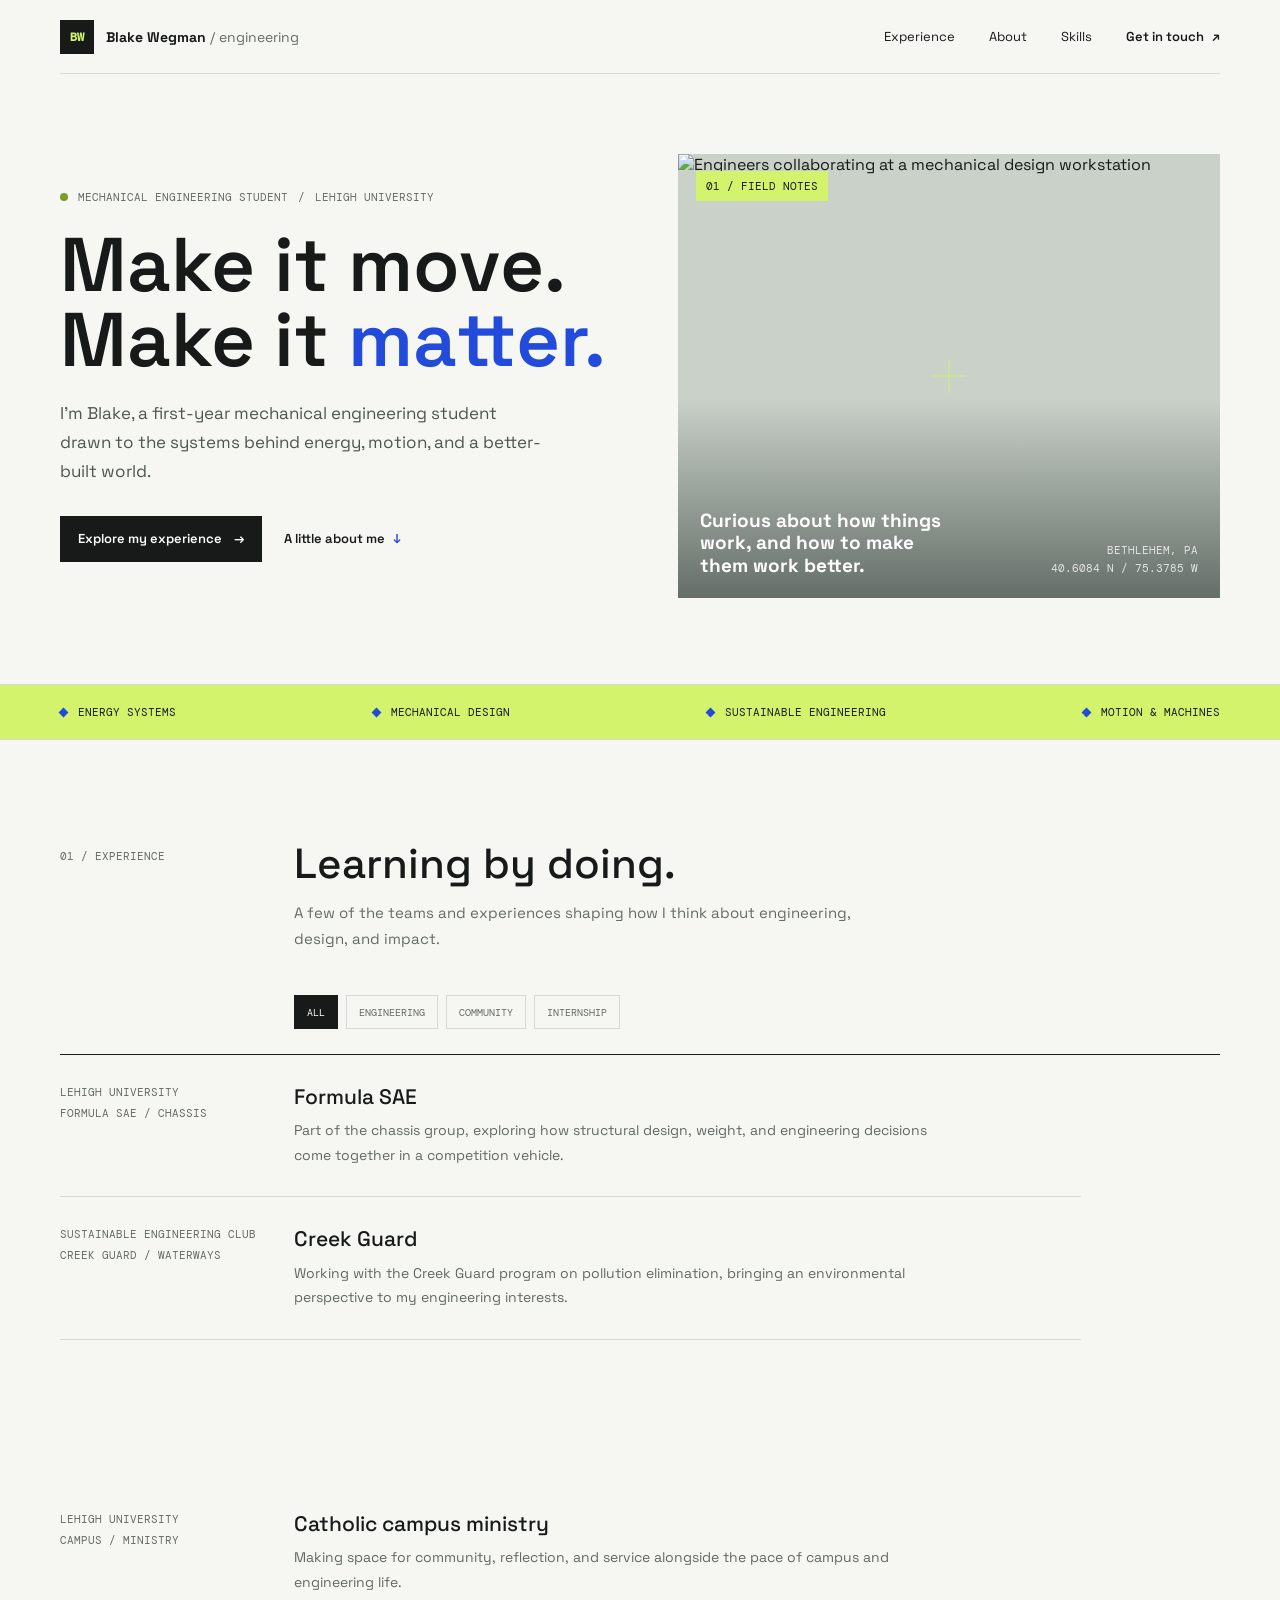
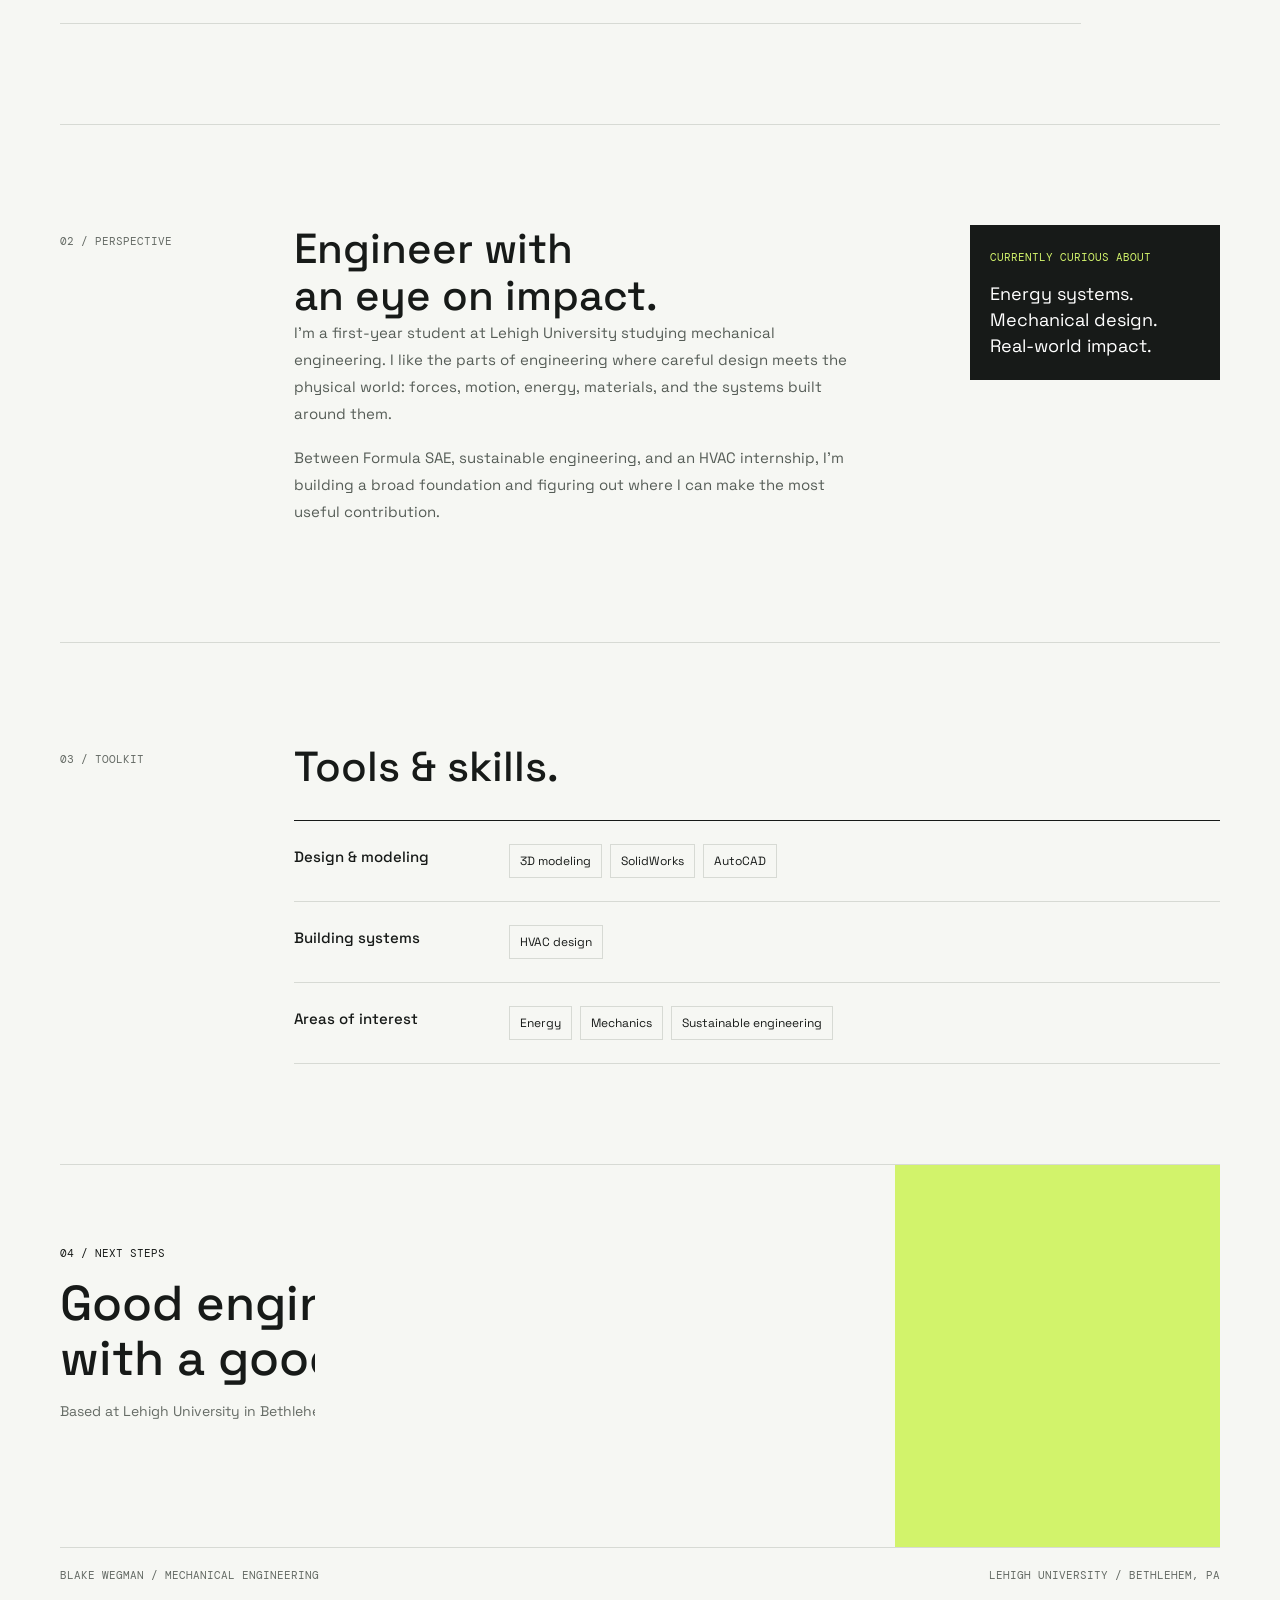
==== index.html @ 1fa195c9 "11-1-26" ====
<!doctype html>
<html lang="en">
<head>
  <meta charset="utf-8">
  <meta name="viewport" content="width=device-width, initial-scale=1">
  <meta name="theme-color" content="#f6f7f3">
  <meta name="description" content="Blake Wegman is a mechanical engineering student at Lehigh University interested in energy, mechanics, and thoughtful design.">
  <title>Blake Wegman | Mechanical Engineering</title>
  <link rel="preconnect" href="https://fonts.googleapis.com">
  <link rel="preconnect" href="https://fonts.gstatic.com" crossorigin>
  <link href="https://fonts.googleapis.com/css2?family=DM+Mono:wght@400;500&family=Space+Grotesk:wght@400;500;600;700&display=swap" rel="stylesheet">
  <style>
    :root {
      color-scheme: light;
      --paper: #f6f7f3;
      --ink: #171a18;
      --muted: #656b65;
      --line: #d7dad4;
      --blue: #224bdb;
      --lime: #d2f36b;
      --coral: #e78365;
      --mono: "DM Mono", monospace;
      --display: "Space Grotesk", sans-serif;
    }

    *, *::before, *::after { box-sizing: border-box; }
    html { scroll-behavior: smooth; scroll-padding-top: 88px; }
    body {
      margin: 0;
      background: var(--paper);
      color: var(--ink);
      font-family: var(--display);
      -webkit-font-smoothing: antialiased;
    }
    a { color: inherit; text-decoration: none; }
    button { font: inherit; }
    ::selection { background: var(--lime); color: var(--ink); }

    .wrap { width: min(1160px, calc(100% - 64px)); margin-inline: auto; }
    .mono { font-family: var(--mono); font-size: 11px; letter-spacing: 0; text-transform: uppercase; }
    .topbar {
      height: 74px;
      display: flex;
      align-items: center;
      justify-content: space-between;
      border-bottom: 1px solid var(--line);
    }
    .wordmark { display: flex; align-items: center; gap: 12px; font-size: 14px; font-weight: 700; }
    .monogram {
      width: 34px;
      height: 34px;
      display: grid;
      place-items: center;
      background: var(--ink);
      color: var(--lime);
      font-family: var(--mono);
      font-size: 12px;
    }
    .nav { display: flex; align-items: center; gap: 34px; }
    .nav a { font-size: 13px; transition: color 160ms ease; }
    .nav a:hover, .nav a:focus-visible { color: var(--blue); }
    .nav .nav-contact { display: flex; align-items: center; gap: 8px; font-weight: 600; }

    .hero {
      min-height: 610px;
      display: grid;
      grid-template-columns: 1.02fr .98fr;
      gap: 54px;
      align-items: center;
      padding-block: 74px 80px;
    }
    .eyebrow { display: flex; align-items: center; gap: 10px; color: var(--muted); }
    .status-dot { width: 8px; height: 8px; border-radius: 50%; background: #7d9c2c; }
    h1 {
      max-width: 650px;
      margin: 24px 0 22px;
      font-size: 76px;
      line-height: .98;
      letter-spacing: 0;
      font-weight: 600;
    }
    h1 span { color: var(--blue); }
    .hero-copy { max-width: 490px; color: #4f5650; font-size: 17px; line-height: 1.7; }
    .hero-actions { display: flex; align-items: center; gap: 22px; margin-top: 30px; }
    .button {
      min-height: 46px;
      display: inline-flex;
      align-items: center;
      justify-content: center;
      gap: 12px;
      padding: 0 17px;
      border: 1px solid var(--ink);
      background: var(--ink);
      color: white;
      font-size: 13px;
      font-weight: 600;
      transition: background 160ms ease, color 160ms ease, transform 160ms ease;
    }
    .button:hover { background: var(--lime); color: var(--ink); transform: translateY(-2px); }
    .text-link { font-size: 13px; font-weight: 600; }
    .text-link span { margin-left: 5px; color: var(--blue); }
    .hero-visual {
      position: relative;
      min-height: 444px;
      overflow: hidden;
      background: #c9d1c9;
      isolation: isolate;
    }
    .hero-visual::before {
      position: absolute;
      z-index: 1;
      inset: 0;
      background: linear-gradient(180deg, transparent 55%, rgb(10 19 15 / 52%) 100%);
      content: "";
      pointer-events: none;
    }
    .hero-visual img { width: 100%; height: 100%; position: absolute; inset: 0; object-fit: cover; object-position: center; }
    .image-index, .image-note { position: absolute; z-index: 2; color: white; }
    .image-index { top: 17px; left: 18px; padding: 8px 10px; background: var(--lime); color: var(--ink); }
    .image-note { right: 22px; bottom: 20px; left: 22px; display: flex; align-items: end; justify-content: space-between; gap: 20px; }
    .image-note strong { max-width: 250px; font-size: 19px; line-height: 1.2; }
    .image-note .mono { color: rgb(255 255 255 / 80%); text-align: right; line-height: 1.7; }
    .visual-crosshair { position: absolute; z-index: 2; top: 50%; left: 50%; width: 34px; height: 34px; transform: translate(-50%, -50%); }
    .visual-crosshair::before, .visual-crosshair::after { position: absolute; top: 50%; left: 50%; background: var(--lime); content: ""; transform: translate(-50%, -50%); }
    .visual-crosshair::before { width: 34px; height: 1px; }
    .visual-crosshair::after { width: 1px; height: 34px; }

    .ticker { overflow: hidden; border-block: 1px solid var(--line); background: var(--lime); }
    .ticker-inner { min-height: 54px; display: flex; align-items: center; justify-content: space-between; gap: 16px; }
    .ticker-item { display: flex; align-items: center; gap: 11px; white-space: nowrap; }
    .ticker-item::before { width: 7px; height: 7px; background: var(--blue); content: ""; transform: rotate(45deg); }

    .section { padding-block: 100px; border-bottom: 1px solid var(--line); }
    .section-heading { display: grid; grid-template-columns: 200px 1fr; gap: 34px; align-items: start; margin-bottom: 44px; }
    .section-label { padding-top: 9px; color: var(--muted); }
    h2 { margin: 0; font-size: 42px; line-height: 1.12; font-weight: 500; }
    .section-intro { max-width: 590px; margin: 13px 0 0; color: var(--muted); font-size: 15px; line-height: 1.7; }

    .filters { display: flex; flex-wrap: wrap; gap: 8px; margin: 0 0 25px 234px; }
    .filter {
      min-height: 34px;
      padding: 0 12px;
      border: 1px solid var(--line);
      background: transparent;
      color: var(--muted);
      cursor: pointer;
      font-family: var(--mono);
      font-size: 10px;
      text-transform: uppercase;
      transition: border-color 150ms ease, background 150ms ease, color 150ms ease;
    }
    .filter:hover, .filter[aria-pressed="true"] { border-color: var(--ink); background: var(--ink); color: white; }
    .project-list { border-top: 1px solid var(--ink); }
    .project {
      display: grid;
      grid-template-columns: 200px 1fr 30px;
      gap: 34px;
      align-items: start;
      padding: 27px 0 29px;
      border-bottom: 1px solid var(--line);
      animation: reveal 400ms both;
    }
    .project:nth-child(2) { animation-delay: 50ms; }
    .project:nth-child(3) { animation-delay: 100ms; }
    .project:nth-child(4) { animation-delay: 150ms; }
    .project-meta { color: var(--muted); line-height: 1.9; }
    .project-meta .mono { display: block; }
    .project-content h3 { margin: 1px 0 8px; font-size: 21px; line-height: 1.3; font-weight: 500; }
    .project-content p { max-width: 650px; margin: 0; color: #626862; font-size: 14px; line-height: 1.75; }
    .project-arrow { padding-top: 2px; color: var(--blue); font-size: 20px; }
    .project[hidden] { display: none; }

    .about-grid { display: grid; grid-template-columns: 200px 1fr 250px; gap: 34px; align-items: start; }
    .about-copy { max-width: 560px; }
    .about-copy p { margin: 0 0 17px; color: #565d57; font-size: 15px; line-height: 1.8; }
    .interest-note { padding: 20px; background: var(--ink); color: white; }
    .interest-note .mono { color: var(--lime); }
    .interest-note p { margin: 15px 0 0; font-size: 18px; line-height: 1.45; }

    .skills-layout { display: grid; grid-template-columns: 200px 1fr; gap: 34px; }
    .skill-groups { border-top: 1px solid var(--ink); }
    .skill-group { display: grid; grid-template-columns: 190px 1fr; gap: 25px; padding: 23px 0; border-bottom: 1px solid var(--line); }
    .skill-group h3 { margin: 3px 0 0; font-size: 15px; font-weight: 500; }
    .skill-tags { display: flex; flex-wrap: wrap; gap: 8px; }
    .skill-tag { padding: 8px 10px; border: 1px solid var(--line); font-size: 12px; }

    .contact {
      position: relative;
      display: grid;
      grid-template-columns: 1fr auto;
      gap: 30px;
      align-items: end;
      padding: 76px 0;
    }
    .contact::after { position: absolute; z-index: -1; top: 0; right: 0; width: 28%; height: 100%; background: var(--lime); content: ""; }
    .contact h2 { max-width: 610px; margin-top: 14px; font-size: 49px; }
    .contact-copy { max-width: 470px; margin: 14px 0 0; color: var(--muted); font-size: 14px; line-height: 1.7; }
    .contact-aside { padding: 0 22px 4px; font-family: var(--mono); font-size: 11px; line-height: 1.8; text-transform: uppercase; }
    footer { display: flex; justify-content: space-between; gap: 20px; padding-block: 20px 28px; border-top: 1px solid var(--line); color: var(--muted); }

    @keyframes reveal { from { opacity: 0; transform: translateY(9px); } to { opacity: 1; transform: translateY(0); } }
    @media (max-width: 800px) {
      .wrap { width: min(100% - 40px, 600px); }
      .topbar { height: 66px; }
      .nav { gap: 17px; }
      .nav a { font-size: 12px; }
      .nav a:first-child { display: none; }
      .hero { min-height: auto; grid-template-columns: 1fr; gap: 38px; padding-block: 62px 52px; }
      h1 { max-width: 560px; font-size: 64px; }
      .hero-visual { min-height: 390px; }
      .ticker-inner { min-height: 48px; justify-content: flex-start; overflow-x: auto; }
      .ticker-item { margin-right: 20px; }
      .section { padding-block: 72px; }
      .section-heading, .about-grid, .skills-layout { grid-template-columns: 1fr; gap: 18px; }
      .section-heading { margin-bottom: 32px; }
      h2 { font-size: 36px; }
      .filters { margin-left: 0; }
      .project { grid-template-columns: 110px 1fr 20px; gap: 17px; }
      .about-grid { gap: 20px; }
      .interest-note { max-width: 360px; }
      .skill-group { grid-template-columns: 140px 1fr; gap: 15px; }
      .contact { grid-template-columns: 1fr; gap: 22px; padding-block: 60px; }
      .contact::after { width: 30%; }
      .contact h2 { font-size: 42px; }
      .contact-aside { padding-inline: 0; }
    }
    @media (max-width: 480px) {
      .wrap { width: calc(100% - 36px); }
      .wordmark { gap: 9px; font-size: 12px; }
      .monogram { width: 31px; height: 31px; }
      .nav { gap: 13px; }
      .nav a { font-size: 11px; }
      .nav .nav-contact { gap: 4px; }
      .hero { gap: 30px; padding-block: 51px 38px; }
      h1 { margin-top: 19px; font-size: 51px; }
      .hero-copy { font-size: 15px; }
      .hero-actions { gap: 15px; }
      .hero-visual { min-height: 315px; }
      .image-note strong { font-size: 16px; }
      .image-note .mono { font-size: 9px; }
      .ticker-inner { gap: 20px; }
      .ticker-item { font-size: 9px; }
      .section { padding-block: 58px; }
      h2 { font-size: 31px; }
      .project { grid-template-columns: 1fr 20px; gap: 5px 12px; padding-block: 20px; }
      .project-meta { grid-column: 1; grid-row: 1; }
      .project-content { grid-column: 1; grid-row: 2; }
      .project-arrow { grid-column: 2; grid-row: 1 / span 2; }
      .project-content h3 { font-size: 19px; }
      .skill-group { grid-template-columns: 1fr; gap: 13px; }
      .contact h2 { font-size: 36px; }
      footer { flex-direction: column; gap: 6px; }
    }
    @media (prefers-reduced-motion: reduce) {
      *, *::before, *::after { scroll-behavior: auto !important; animation-duration: .01ms !important; animation-iteration-count: 1 !important; transition-duration: .01ms !important; }
    }
  </style>
</head>
<body>
  <header class="topbar wrap">
    <a class="wordmark" href="#home" aria-label="Blake Wegman, home">
      <span class="monogram" aria-hidden="true">BW</span>
      <span>Blake Wegman <span style="font-weight:400;color:#656b65">/ engineering</span></span>
    </a>
    <nav class="nav" aria-label="Main navigation">
      <a href="#work">Experience</a>
      <a href="#about">About</a>
      <a href="#skills">Skills</a>
      <a class="nav-contact" href="#contact">Get in touch <span aria-hidden="true">&#8599;</span></a>
    </nav>
  </header>

  <main>
    <section class="hero wrap" id="home" aria-labelledby="hero-title">
      <div>
        <div class="eyebrow mono"><span class="status-dot" aria-hidden="true"></span> Mechanical engineering student <span aria-hidden="true">/</span> Lehigh University</div>
        <h1 id="hero-title">Make it move.<br>Make it <span>matter.</span></h1>
        <p class="hero-copy">I'm Blake, a first-year mechanical engineering student drawn to the systems behind energy, motion, and a better-built world.</p>
        <div class="hero-actions">
          <a class="button" href="#work">Explore my experience <span aria-hidden="true">&#8594;</span></a>
          <a class="text-link" href="#about">A little about me <span aria-hidden="true">&#8595;</span></a>
        </div>
      </div>
      <div class="hero-visual">
        <img src="https://images.unsplash.com/photo-1581092160562-40aa08e78837?auto=format&amp;fit=crop&amp;w=1200&amp;q=85" alt="Engineers collaborating at a mechanical design workstation" fetchpriority="high">
        <span class="image-index mono">01 / FIELD NOTES</span>
        <span class="visual-crosshair" aria-hidden="true"></span>
        <div class="image-note">
          <strong>Curious about how things work, and how to make them work better.</strong>
          <span class="mono">Bethlehem, PA<br>40.6084 N / 75.3785 W</span>
        </div>
      </div>
    </section>

    <div class="ticker" aria-label="Areas of interest">
      <div class="ticker-inner wrap">
        <span class="ticker-item mono">Energy systems</span>
        <span class="ticker-item mono">Mechanical design</span>
        <span class="ticker-item mono">Sustainable engineering</span>
        <span class="ticker-item mono">Motion &amp; machines</span>
      </div>
    </div>

    <section class="section wrap" id="work" aria-labelledby="work-title">
      <div class="section-heading">
        <div class="section-label mono">01 / Experience</div>
        <div>
          <h2 id="work-title">Learning by doing.</h2>
          <p class="section-intro">A few of the teams and experiences shaping how I think about engineering, design, and impact.</p>
        </div>
      </div>
      <div class="filters" role="group" aria-label="Filter experience">
        <button class="filter" type="button" data-filter="all" aria-pressed="true">All</button>
        <button class="filter" type="button" data-filter="engineering" aria-pressed="false">Engineering</button>
        <button class="filter" type="button" data-filter="community" aria-pressed="false">Community</button>
        <button class="filter" type="button" data-filter="internship" aria-pressed="false">Internship</button>
      </div>
      <div class="project-list" aria-live="polite">
        <article class="project" data-category="engineering">
          <div class="project-meta"><span class="mono">Lehigh University</span><span class="mono">Formula SAE / Chassis</span></div>
          <div class="project-content"><h3>Formula SAE</h3><p>Part of the chassis group, exploring how structural design, weight, and engineering decisions come together in a competition vehicle.</p></div>
          <span class="project-arrow" aria-hidden="true">&#8599;</span>
        </article>
        <article class="project" data-category="community">
          <div class="project-meta"><span class="mono">Sustainable Engineering Club</span><span class="mono">Creek Guard / Waterways</span></div>
          <div class="project-content"><h3>Creek Guard</h3><p>Working with the Creek Guard program on pollution elimination, bringing an environmental perspective to my engineering interests.</p></div>
          <span class="project-arrow" aria-hidden="true">&#8599;</span>
        </article>
        <article class="project" data-category="internship">
          <div class="project-meta"><span class="mono">HVAC company</span><span class="mono">Internship / Building systems</span></div>
          <div class="project-content"><h3>HVAC design internship</h3><p>Gained practical exposure to HVAC design and the building systems that shape everyday comfort and energy use.</p></div>
          <span class="project-arrow" aria-hidden="true">&#8599;</span>
        </article>
        <article class="project" data-category="community">
          <div class="project-meta"><span class="mono">Lehigh University</span><span class="mono">Campus / Ministry</span></div>
          <div class="project-content"><h3>Catholic campus ministry</h3><p>Making space for community, reflection, and service alongside the pace of campus and engineering life.</p></div>
          <span class="project-arrow" aria-hidden="true">&#8599;</span>
        </article>
      </div>
    </section>

    <section class="section wrap" id="about" aria-labelledby="about-title">
      <div class="about-grid">
        <div class="section-label mono">02 / Perspective</div>
        <div class="about-copy">
          <h2 id="about-title">Engineer with<br>an eye on impact.</h2>
          <p>I'm a first-year student at Lehigh University studying mechanical engineering. I like the parts of engineering where careful design meets the physical world: forces, motion, energy, materials, and the systems built around them.</p>
          <p>Between Formula SAE, sustainable engineering, and an HVAC internship, I'm building a broad foundation and figuring out where I can make the most useful contribution.</p>
        </div>
        <aside class="interest-note">
          <span class="mono">Currently curious about</span>
          <p>Energy systems.<br>Mechanical design.<br>Real-world impact.</p>
        </aside>
      </div>
    </section>

    <section class="section wrap" id="skills" aria-labelledby="skills-title">
      <div class="skills-layout">
        <div class="section-label mono">03 / Toolkit</div>
        <div>
          <h2 id="skills-title">Tools &amp; skills.</h2>
          <div class="skill-groups" style="margin-top:30px">
            <div class="skill-group">
              <h3>Design &amp; modeling</h3>
              <div class="skill-tags"><span class="skill-tag">3D modeling</span><span class="skill-tag">SolidWorks</span><span class="skill-tag">AutoCAD</span></div>
            </div>
            <div class="skill-group">
              <h3>Building systems</h3>
              <div class="skill-tags"><span class="skill-tag">HVAC design</span></div>
            </div>
            <div class="skill-group">
              <h3>Areas of interest</h3>
              <div class="skill-tags"><span class="skill-tag">Energy</span><span class="skill-tag">Mechanics</span><span class="skill-tag">Sustainable engineering</span></div>
            </div>
          </div>
        </div>
      </div>
    </section>

    <section class="contact wrap" id="contact" aria-labelledby="contact-title">
      <div>
        <span class="mono">04 / Next steps</span>
        <h2 id="contact-title">Good engineering starts with a good question.</h2>
        <p class="contact-copy">Based at Lehigh University in Bethlehem, Pennsylvania. Interested in opportunities and conversations around mechanical design, energy, and engineering in practice.</p>
      </div>
      <div class="contact-aside">Mechanical engineering<br>Lehigh University<br>Bethlehem, Pennsylvania</div>
    </section>
  </main>

  <footer class="wrap mono">
    <span>Blake Wegman <span aria-hidden="true">/</span> Mechanical engineering</span>
    <span>Lehigh University <span aria-hidden="true">/</span> Bethlehem, PA</span>
  </footer>

  <script>
    const filterButtons = document.querySelectorAll(".filter");
    const projects = document.querySelectorAll(".project");

    filterButtons.forEach((button) => {
      button.addEventListener("click", () => {
        const selectedFilter = button.dataset.filter;
        filterButtons.forEach((item) => item.setAttribute("aria-pressed", String(item === button)));
        projects.forEach((project) => {
          project.hidden = selectedFilter !== "all" && project.dataset.category !== selectedFilter;
        });
      });
    });
  </script>
</body>
</html>
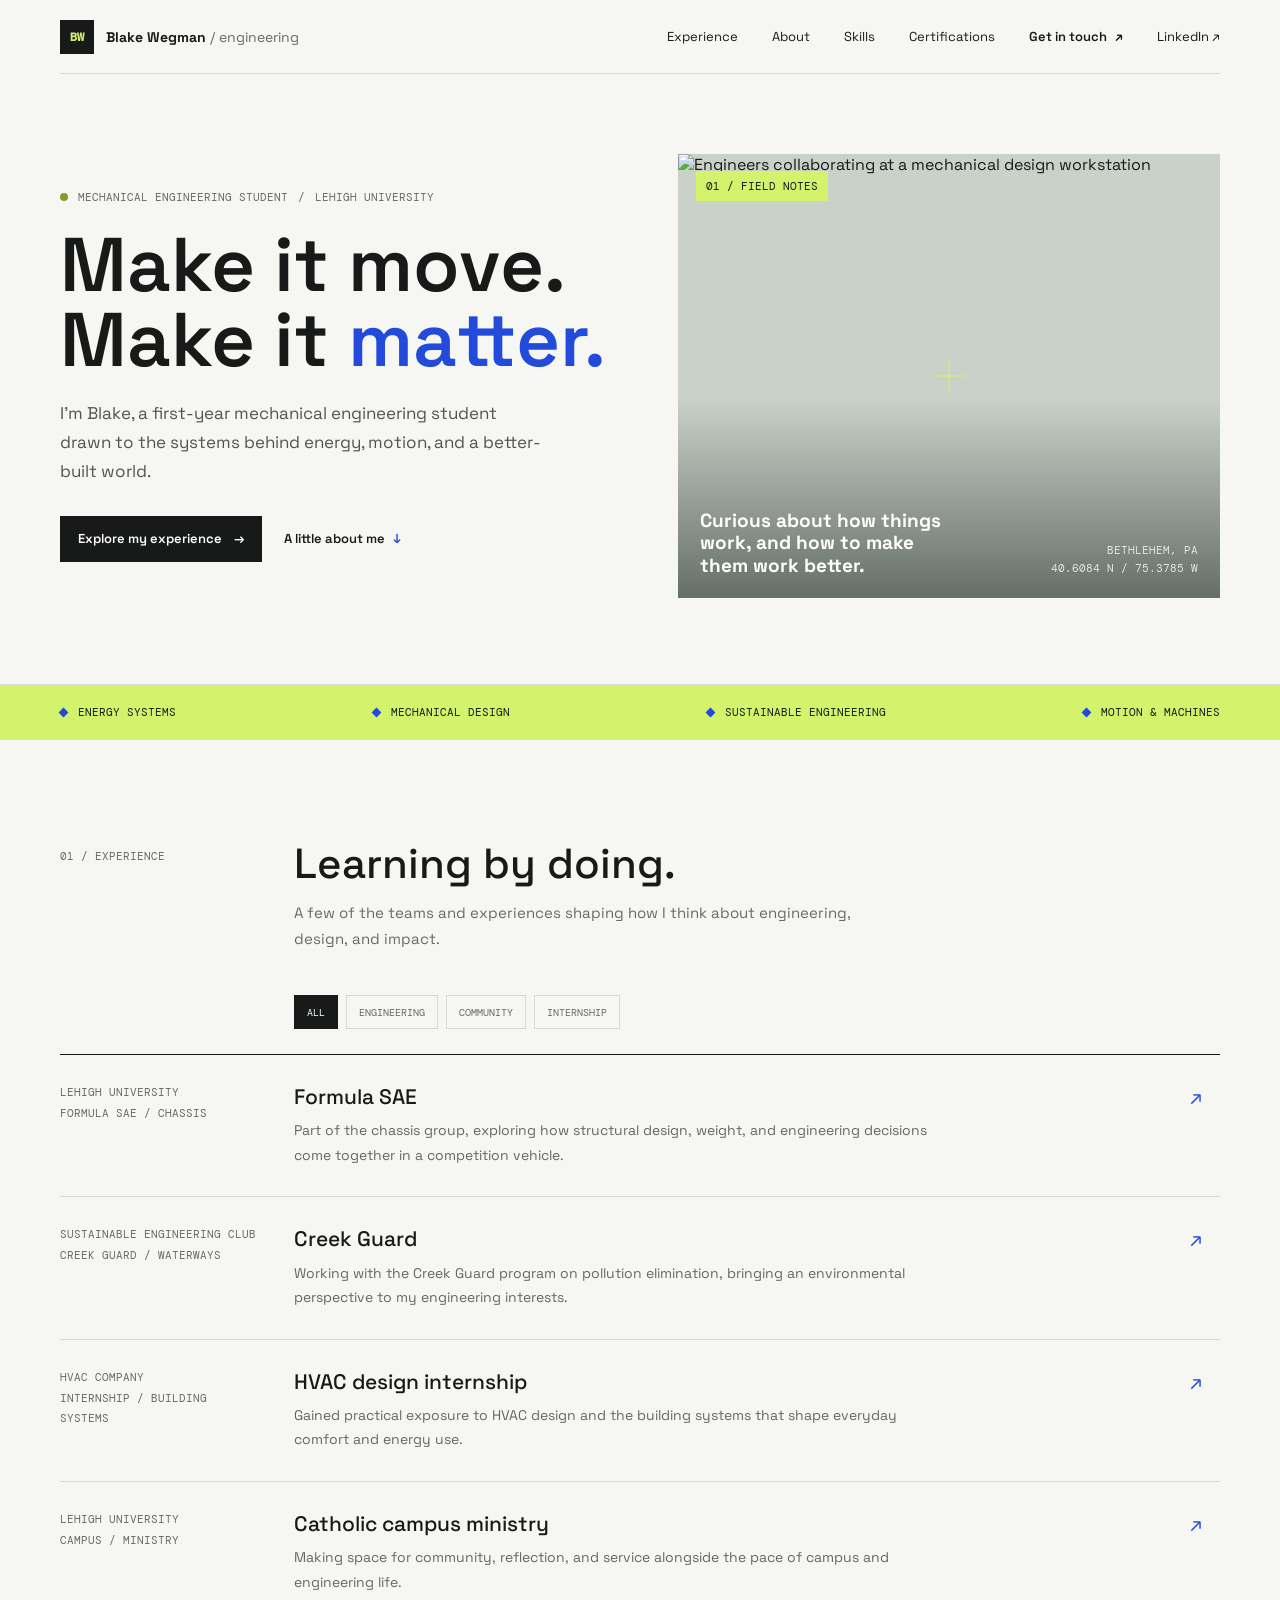
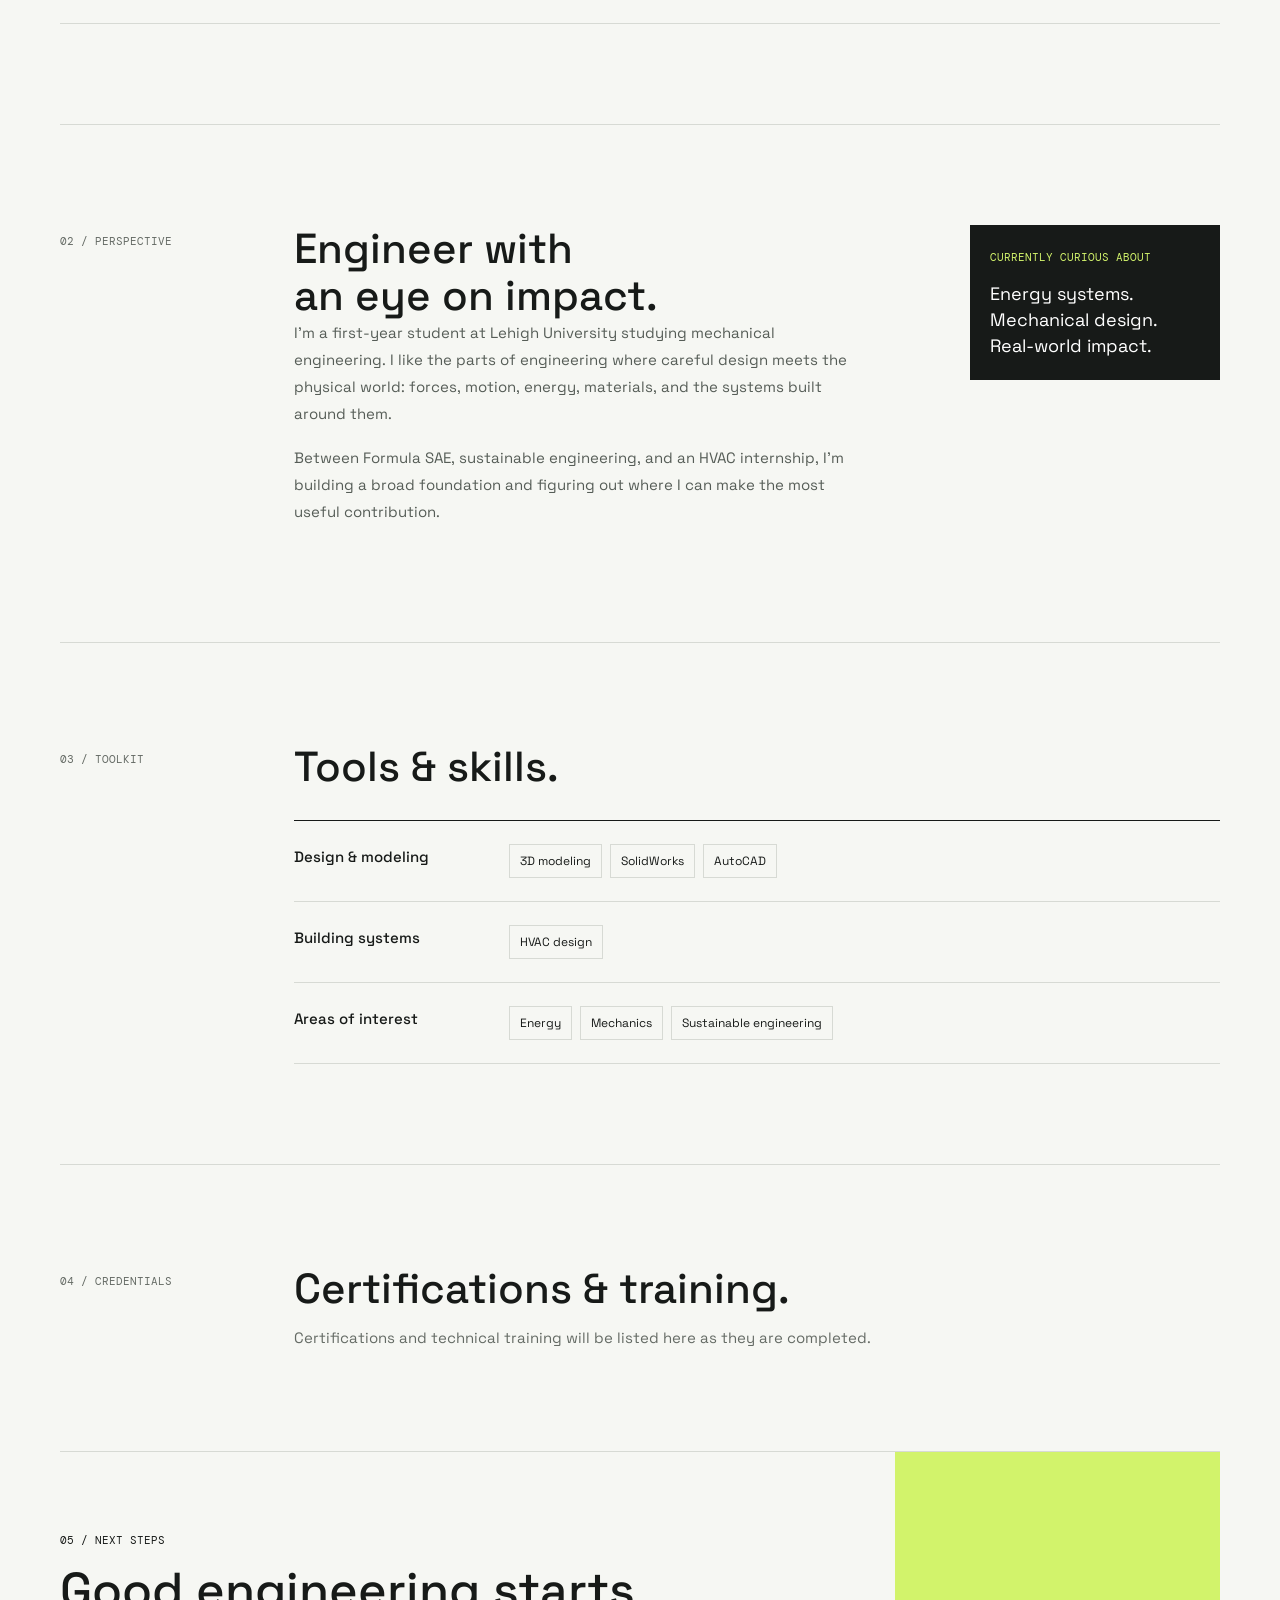
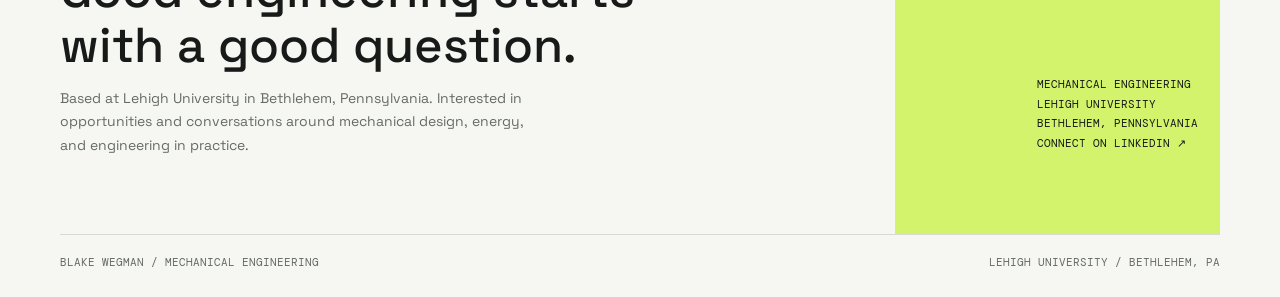
==== commit ad5ccd99: "11/1/26" ====
--- a/index.html
+++ b/index.html
@@ -205,6 +205,7 @@
       .nav { gap: 17px; }
       .nav a { font-size: 12px; }
       .nav a:first-child { display: none; }
+      .nav a:last-child { display: none; }
       .hero { min-height: auto; grid-template-columns: 1fr; gap: 38px; padding-block: 62px 52px; }
       h1 { max-width: 560px; font-size: 64px; }
       .hero-visual { min-height: 390px; }
@@ -231,6 +232,7 @@
       .nav { gap: 13px; }
       .nav a { font-size: 11px; }
       .nav .nav-contact { gap: 4px; }
+      .wordmark > span:last-child span { display: none; }
       .hero { gap: 30px; padding-block: 51px 38px; }
       h1 { margin-top: 19px; font-size: 51px; }
       .hero-copy { font-size: 15px; }
@@ -266,7 +268,9 @@
       <a href="#work">Experience</a>
       <a href="#about">About</a>
       <a href="#skills">Skills</a>
+      <a href="#certifications">Certifications</a>
       <a class="nav-contact" href="#contact">Get in touch <span aria-hidden="true">&#8599;</span></a>
+      <a href="https://www.linkedin.com/in/blakewegman?utm_source=share_via&amp;utm_content=profile&amp;utm_medium=member_ios" target="_blank" rel="noopener noreferrer">LinkedIn <span aria-hidden="true">&#8599;</span></a>
     </nav>
   </header>
 
@@ -377,13 +381,23 @@
       </div>
     </section>
 
+    <section class="section wrap" id="certifications" aria-labelledby="certifications-title">
+      <div class="skills-layout">
+        <div class="section-label mono">04 / Credentials</div>
+        <div>
+          <h2 id="certifications-title">Certifications &amp; training.</h2>
+          <p class="section-intro">Certifications and technical training will be listed here as they are completed.</p>
+        </div>
+      </div>
+    </section>
+
     <section class="contact wrap" id="contact" aria-labelledby="contact-title">
       <div>
-        <span class="mono">04 / Next steps</span>
+        <span class="mono">05 / Next steps</span>
         <h2 id="contact-title">Good engineering starts with a good question.</h2>
         <p class="contact-copy">Based at Lehigh University in Bethlehem, Pennsylvania. Interested in opportunities and conversations around mechanical design, energy, and engineering in practice.</p>
       </div>
-      <div class="contact-aside">Mechanical engineering<br>Lehigh University<br>Bethlehem, Pennsylvania</div>
+      <div class="contact-aside">Mechanical engineering<br>Lehigh University<br>Bethlehem, Pennsylvania<br><a href="https://www.linkedin.com/in/blakewegman?utm_source=share_via&amp;utm_content=profile&amp;utm_medium=member_ios" target="_blank" rel="noopener noreferrer">Connect on LinkedIn &#8599;</a></div>
     </section>
   </main>
 
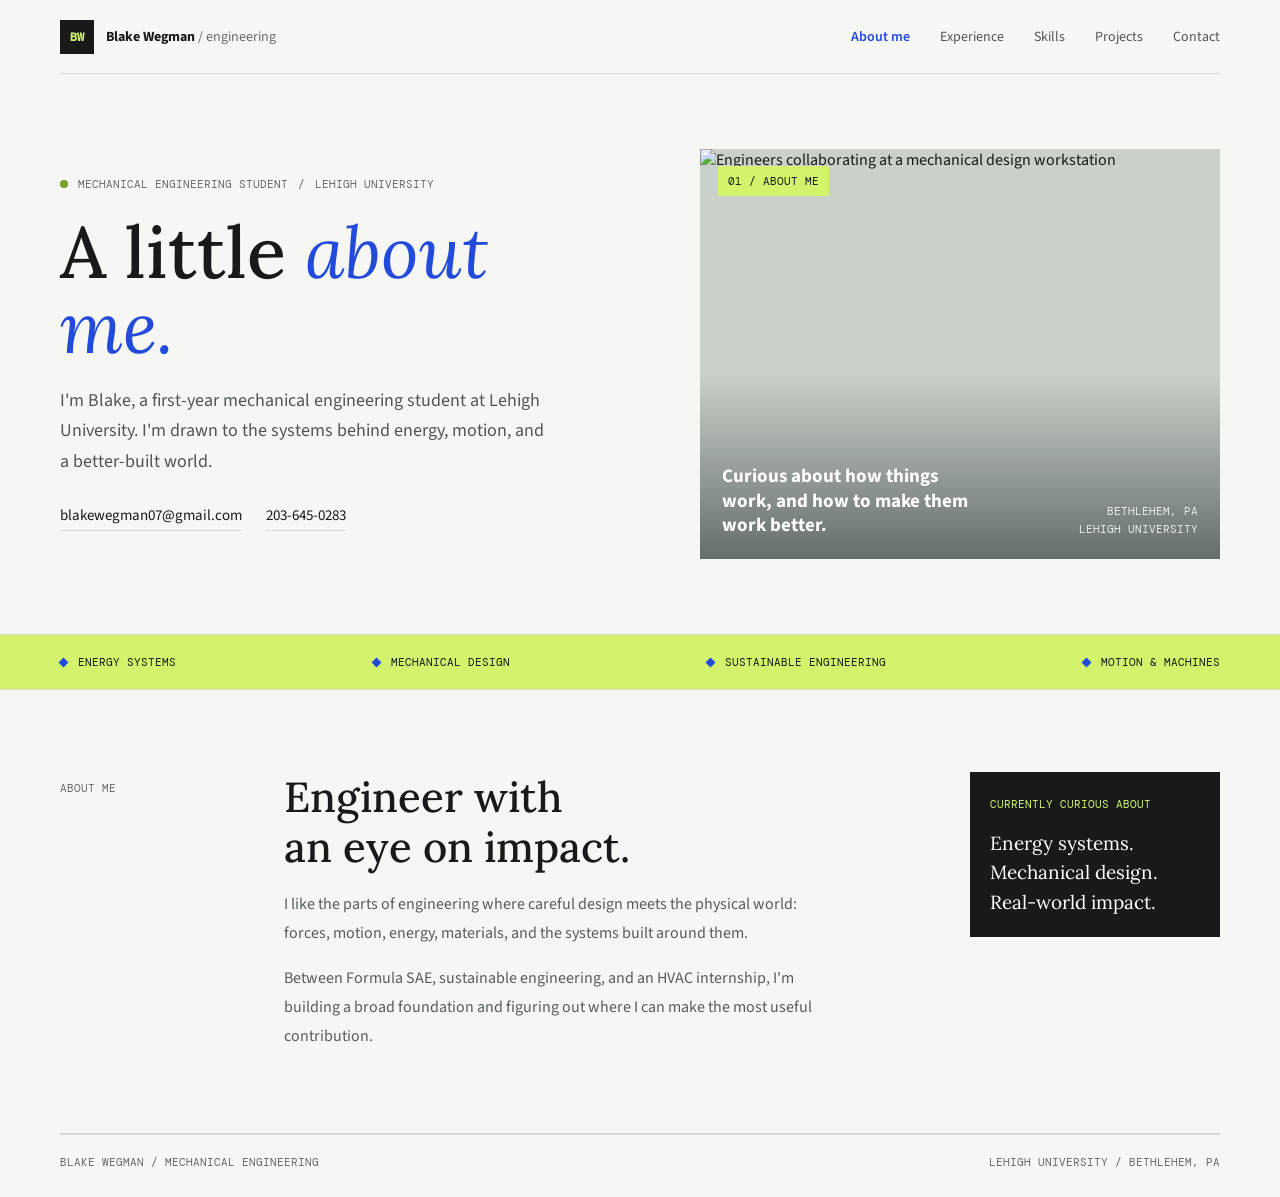
==== commit 5e34d027: "11/2/26" ====
--- a/index.html
+++ b/index.html
@@ -4,294 +4,45 @@
   <meta charset="utf-8">
   <meta name="viewport" content="width=device-width, initial-scale=1">
   <meta name="theme-color" content="#f6f7f3">
-  <meta name="description" content="Blake Wegman is a mechanical engineering student at Lehigh University interested in energy, mechanics, and thoughtful design.">
-  <title>Blake Wegman | Mechanical Engineering</title>
+  <meta name="description" content="Meet Blake Wegman, a mechanical engineering student at Lehigh University.">
+  <title>About me | Blake Wegman</title>
   <link rel="preconnect" href="https://fonts.googleapis.com">
   <link rel="preconnect" href="https://fonts.gstatic.com" crossorigin>
-  <link href="https://fonts.googleapis.com/css2?family=DM+Mono:wght@400;500&family=Space+Grotesk:wght@400;500;600;700&display=swap" rel="stylesheet">
-  <style>
-    :root {
-      color-scheme: light;
-      --paper: #f6f7f3;
-      --ink: #171a18;
-      --muted: #656b65;
-      --line: #d7dad4;
-      --blue: #224bdb;
-      --lime: #d2f36b;
-      --coral: #e78365;
-      --mono: "DM Mono", monospace;
-      --display: "Space Grotesk", sans-serif;
-    }
-
-    *, *::before, *::after { box-sizing: border-box; }
-    html { scroll-behavior: smooth; scroll-padding-top: 88px; }
-    body {
-      margin: 0;
-      background: var(--paper);
-      color: var(--ink);
-      font-family: var(--display);
-      -webkit-font-smoothing: antialiased;
-    }
-    a { color: inherit; text-decoration: none; }
-    button { font: inherit; }
-    ::selection { background: var(--lime); color: var(--ink); }
-
-    .wrap { width: min(1160px, calc(100% - 64px)); margin-inline: auto; }
-    .mono { font-family: var(--mono); font-size: 11px; letter-spacing: 0; text-transform: uppercase; }
-    .topbar {
-      height: 74px;
-      display: flex;
-      align-items: center;
-      justify-content: space-between;
-      border-bottom: 1px solid var(--line);
-    }
-    .wordmark { display: flex; align-items: center; gap: 12px; font-size: 14px; font-weight: 700; }
-    .monogram {
-      width: 34px;
-      height: 34px;
-      display: grid;
-      place-items: center;
-      background: var(--ink);
-      color: var(--lime);
-      font-family: var(--mono);
-      font-size: 12px;
-    }
-    .nav { display: flex; align-items: center; gap: 34px; }
-    .nav a { font-size: 13px; transition: color 160ms ease; }
-    .nav a:hover, .nav a:focus-visible { color: var(--blue); }
-    .nav .nav-contact { display: flex; align-items: center; gap: 8px; font-weight: 600; }
-
-    .hero {
-      min-height: 610px;
-      display: grid;
-      grid-template-columns: 1.02fr .98fr;
-      gap: 54px;
-      align-items: center;
-      padding-block: 74px 80px;
-    }
-    .eyebrow { display: flex; align-items: center; gap: 10px; color: var(--muted); }
-    .status-dot { width: 8px; height: 8px; border-radius: 50%; background: #7d9c2c; }
-    h1 {
-      max-width: 650px;
-      margin: 24px 0 22px;
-      font-size: 76px;
-      line-height: .98;
-      letter-spacing: 0;
-      font-weight: 600;
-    }
-    h1 span { color: var(--blue); }
-    .hero-copy { max-width: 490px; color: #4f5650; font-size: 17px; line-height: 1.7; }
-    .hero-actions { display: flex; align-items: center; gap: 22px; margin-top: 30px; }
-    .button {
-      min-height: 46px;
-      display: inline-flex;
-      align-items: center;
-      justify-content: center;
-      gap: 12px;
-      padding: 0 17px;
-      border: 1px solid var(--ink);
-      background: var(--ink);
-      color: white;
-      font-size: 13px;
-      font-weight: 600;
-      transition: background 160ms ease, color 160ms ease, transform 160ms ease;
-    }
-    .button:hover { background: var(--lime); color: var(--ink); transform: translateY(-2px); }
-    .text-link { font-size: 13px; font-weight: 600; }
-    .text-link span { margin-left: 5px; color: var(--blue); }
-    .hero-visual {
-      position: relative;
-      min-height: 444px;
-      overflow: hidden;
-      background: #c9d1c9;
-      isolation: isolate;
-    }
-    .hero-visual::before {
-      position: absolute;
-      z-index: 1;
-      inset: 0;
-      background: linear-gradient(180deg, transparent 55%, rgb(10 19 15 / 52%) 100%);
-      content: "";
-      pointer-events: none;
-    }
-    .hero-visual img { width: 100%; height: 100%; position: absolute; inset: 0; object-fit: cover; object-position: center; }
-    .image-index, .image-note { position: absolute; z-index: 2; color: white; }
-    .image-index { top: 17px; left: 18px; padding: 8px 10px; background: var(--lime); color: var(--ink); }
-    .image-note { right: 22px; bottom: 20px; left: 22px; display: flex; align-items: end; justify-content: space-between; gap: 20px; }
-    .image-note strong { max-width: 250px; font-size: 19px; line-height: 1.2; }
-    .image-note .mono { color: rgb(255 255 255 / 80%); text-align: right; line-height: 1.7; }
-    .visual-crosshair { position: absolute; z-index: 2; top: 50%; left: 50%; width: 34px; height: 34px; transform: translate(-50%, -50%); }
-    .visual-crosshair::before, .visual-crosshair::after { position: absolute; top: 50%; left: 50%; background: var(--lime); content: ""; transform: translate(-50%, -50%); }
-    .visual-crosshair::before { width: 34px; height: 1px; }
-    .visual-crosshair::after { width: 1px; height: 34px; }
-
-    .ticker { overflow: hidden; border-block: 1px solid var(--line); background: var(--lime); }
-    .ticker-inner { min-height: 54px; display: flex; align-items: center; justify-content: space-between; gap: 16px; }
-    .ticker-item { display: flex; align-items: center; gap: 11px; white-space: nowrap; }
-    .ticker-item::before { width: 7px; height: 7px; background: var(--blue); content: ""; transform: rotate(45deg); }
-
-    .section { padding-block: 100px; border-bottom: 1px solid var(--line); }
-    .section-heading { display: grid; grid-template-columns: 200px 1fr; gap: 34px; align-items: start; margin-bottom: 44px; }
-    .section-label { padding-top: 9px; color: var(--muted); }
-    h2 { margin: 0; font-size: 42px; line-height: 1.12; font-weight: 500; }
-    .section-intro { max-width: 590px; margin: 13px 0 0; color: var(--muted); font-size: 15px; line-height: 1.7; }
-
-    .filters { display: flex; flex-wrap: wrap; gap: 8px; margin: 0 0 25px 234px; }
-    .filter {
-      min-height: 34px;
-      padding: 0 12px;
-      border: 1px solid var(--line);
-      background: transparent;
-      color: var(--muted);
-      cursor: pointer;
-      font-family: var(--mono);
-      font-size: 10px;
-      text-transform: uppercase;
-      transition: border-color 150ms ease, background 150ms ease, color 150ms ease;
-    }
-    .filter:hover, .filter[aria-pressed="true"] { border-color: var(--ink); background: var(--ink); color: white; }
-    .project-list { border-top: 1px solid var(--ink); }
-    .project {
-      display: grid;
-      grid-template-columns: 200px 1fr 30px;
-      gap: 34px;
-      align-items: start;
-      padding: 27px 0 29px;
-      border-bottom: 1px solid var(--line);
-      animation: reveal 400ms both;
-    }
-    .project:nth-child(2) { animation-delay: 50ms; }
-    .project:nth-child(3) { animation-delay: 100ms; }
-    .project:nth-child(4) { animation-delay: 150ms; }
-    .project-meta { color: var(--muted); line-height: 1.9; }
-    .project-meta .mono { display: block; }
-    .project-content h3 { margin: 1px 0 8px; font-size: 21px; line-height: 1.3; font-weight: 500; }
-    .project-content p { max-width: 650px; margin: 0; color: #626862; font-size: 14px; line-height: 1.75; }
-    .project-arrow { padding-top: 2px; color: var(--blue); font-size: 20px; }
-    .project[hidden] { display: none; }
-
-    .about-grid { display: grid; grid-template-columns: 200px 1fr 250px; gap: 34px; align-items: start; }
-    .about-copy { max-width: 560px; }
-    .about-copy p { margin: 0 0 17px; color: #565d57; font-size: 15px; line-height: 1.8; }
-    .interest-note { padding: 20px; background: var(--ink); color: white; }
-    .interest-note .mono { color: var(--lime); }
-    .interest-note p { margin: 15px 0 0; font-size: 18px; line-height: 1.45; }
-
-    .skills-layout { display: grid; grid-template-columns: 200px 1fr; gap: 34px; }
-    .skill-groups { border-top: 1px solid var(--ink); }
-    .skill-group { display: grid; grid-template-columns: 190px 1fr; gap: 25px; padding: 23px 0; border-bottom: 1px solid var(--line); }
-    .skill-group h3 { margin: 3px 0 0; font-size: 15px; font-weight: 500; }
-    .skill-tags { display: flex; flex-wrap: wrap; gap: 8px; }
-    .skill-tag { padding: 8px 10px; border: 1px solid var(--line); font-size: 12px; }
-
-    .contact {
-      position: relative;
-      display: grid;
-      grid-template-columns: 1fr auto;
-      gap: 30px;
-      align-items: end;
-      padding: 76px 0;
-    }
-    .contact::after { position: absolute; z-index: -1; top: 0; right: 0; width: 28%; height: 100%; background: var(--lime); content: ""; }
-    .contact h2 { max-width: 610px; margin-top: 14px; font-size: 49px; }
-    .contact-copy { max-width: 470px; margin: 14px 0 0; color: var(--muted); font-size: 14px; line-height: 1.7; }
-    .contact-aside { padding: 0 22px 4px; font-family: var(--mono); font-size: 11px; line-height: 1.8; text-transform: uppercase; }
-    footer { display: flex; justify-content: space-between; gap: 20px; padding-block: 20px 28px; border-top: 1px solid var(--line); color: var(--muted); }
-
-    @keyframes reveal { from { opacity: 0; transform: translateY(9px); } to { opacity: 1; transform: translateY(0); } }
-    @media (max-width: 800px) {
-      .wrap { width: min(100% - 40px, 600px); }
-      .topbar { height: 66px; }
-      .nav { gap: 17px; }
-      .nav a { font-size: 12px; }
-      .nav a:first-child { display: none; }
-      .nav a:last-child { display: none; }
-      .hero { min-height: auto; grid-template-columns: 1fr; gap: 38px; padding-block: 62px 52px; }
-      h1 { max-width: 560px; font-size: 64px; }
-      .hero-visual { min-height: 390px; }
-      .ticker-inner { min-height: 48px; justify-content: flex-start; overflow-x: auto; }
-      .ticker-item { margin-right: 20px; }
-      .section { padding-block: 72px; }
-      .section-heading, .about-grid, .skills-layout { grid-template-columns: 1fr; gap: 18px; }
-      .section-heading { margin-bottom: 32px; }
-      h2 { font-size: 36px; }
-      .filters { margin-left: 0; }
-      .project { grid-template-columns: 110px 1fr 20px; gap: 17px; }
-      .about-grid { gap: 20px; }
-      .interest-note { max-width: 360px; }
-      .skill-group { grid-template-columns: 140px 1fr; gap: 15px; }
-      .contact { grid-template-columns: 1fr; gap: 22px; padding-block: 60px; }
-      .contact::after { width: 30%; }
-      .contact h2 { font-size: 42px; }
-      .contact-aside { padding-inline: 0; }
-    }
-    @media (max-width: 480px) {
-      .wrap { width: calc(100% - 36px); }
-      .wordmark { gap: 9px; font-size: 12px; }
-      .monogram { width: 31px; height: 31px; }
-      .nav { gap: 13px; }
-      .nav a { font-size: 11px; }
-      .nav .nav-contact { gap: 4px; }
-      .wordmark > span:last-child span { display: none; }
-      .hero { gap: 30px; padding-block: 51px 38px; }
-      h1 { margin-top: 19px; font-size: 51px; }
-      .hero-copy { font-size: 15px; }
-      .hero-actions { gap: 15px; }
-      .hero-visual { min-height: 315px; }
-      .image-note strong { font-size: 16px; }
-      .image-note .mono { font-size: 9px; }
-      .ticker-inner { gap: 20px; }
-      .ticker-item { font-size: 9px; }
-      .section { padding-block: 58px; }
-      h2 { font-size: 31px; }
-      .project { grid-template-columns: 1fr 20px; gap: 5px 12px; padding-block: 20px; }
-      .project-meta { grid-column: 1; grid-row: 1; }
-      .project-content { grid-column: 1; grid-row: 2; }
-      .project-arrow { grid-column: 2; grid-row: 1 / span 2; }
-      .project-content h3 { font-size: 19px; }
-      .skill-group { grid-template-columns: 1fr; gap: 13px; }
-      .contact h2 { font-size: 36px; }
-      footer { flex-direction: column; gap: 6px; }
-    }
-    @media (prefers-reduced-motion: reduce) {
-      *, *::before, *::after { scroll-behavior: auto !important; animation-duration: .01ms !important; animation-iteration-count: 1 !important; transition-duration: .01ms !important; }
-    }
-  </style>
+  <link href="https://fonts.googleapis.com/css2?family=DM+Mono:wght@400;500&family=Lora:wght@400;500;600&family=Source+Sans+3:wght@400;500;600;700&display=swap" rel="stylesheet">
+  <link rel="stylesheet" href="styles.css">
 </head>
 <body>
   <header class="topbar wrap">
-    <a class="wordmark" href="#home" aria-label="Blake Wegman, home">
+    <a class="wordmark" href="index.html" aria-label="Blake Wegman, About me">
       <span class="monogram" aria-hidden="true">BW</span>
-      <span>Blake Wegman <span style="font-weight:400;color:#656b65">/ engineering</span></span>
+      <span>Blake Wegman <span class="wordmark-subtitle">/ engineering</span></span>
     </a>
     <nav class="nav" aria-label="Main navigation">
-      <a href="#work">Experience</a>
-      <a href="#about">About</a>
-      <a href="#skills">Skills</a>
-      <a href="#certifications">Certifications</a>
-      <a class="nav-contact" href="#contact">Get in touch <span aria-hidden="true">&#8599;</span></a>
-      <a href="https://www.linkedin.com/in/blakewegman?utm_source=share_via&amp;utm_content=profile&amp;utm_medium=member_ios" target="_blank" rel="noopener noreferrer">LinkedIn <span aria-hidden="true">&#8599;</span></a>
+      <a class="active" href="index.html" aria-current="page">About me</a>
+      <a href="experience.html">Experience</a>
+      <a href="skills.html">Skills</a>
+      <a href="projects.html">Projects</a>
+      <a href="contact.html">Contact</a>
     </nav>
   </header>
 
   <main>
-    <section class="hero wrap" id="home" aria-labelledby="hero-title">
-      <div>
+    <section class="page-hero wrap" aria-labelledby="page-title">
+      <div class="page-copy">
         <div class="eyebrow mono"><span class="status-dot" aria-hidden="true"></span> Mechanical engineering student <span aria-hidden="true">/</span> Lehigh University</div>
-        <h1 id="hero-title">Make it move.<br>Make it <span>matter.</span></h1>
-        <p class="hero-copy">I'm Blake, a first-year mechanical engineering student drawn to the systems behind energy, motion, and a better-built world.</p>
-        <div class="hero-actions">
-          <a class="button" href="#work">Explore my experience <span aria-hidden="true">&#8594;</span></a>
-          <a class="text-link" href="#about">A little about me <span aria-hidden="true">&#8595;</span></a>
+        <h1 id="page-title">A little <em>about me.</em></h1>
+        <p class="hero-copy">I'm Blake, a first-year mechanical engineering student at Lehigh University. I'm drawn to the systems behind energy, motion, and a better-built world.</p>
+        <div class="contact-details" aria-label="Contact information">
+          <a href="mailto:blakewegman07@gmail.com">blakewegman07@gmail.com</a>
+          <a href="tel:+12036450283">203-645-0283</a>
         </div>
       </div>
       <div class="hero-visual">
         <img src="https://images.unsplash.com/photo-1581092160562-40aa08e78837?auto=format&amp;fit=crop&amp;w=1200&amp;q=85" alt="Engineers collaborating at a mechanical design workstation" fetchpriority="high">
-        <span class="image-index mono">01 / FIELD NOTES</span>
-        <span class="visual-crosshair" aria-hidden="true"></span>
+        <span class="image-index mono">01 / ABOUT ME</span>
         <div class="image-note">
           <strong>Curious about how things work, and how to make them work better.</strong>
-          <span class="mono">Bethlehem, PA<br>40.6084 N / 75.3785 W</span>
+          <span class="mono">Bethlehem, PA<br>Lehigh University</span>
         </div>
       </div>
     </section>
@@ -305,50 +56,12 @@
       </div>
     </div>
 
-    <section class="section wrap" id="work" aria-labelledby="work-title">
-      <div class="section-heading">
-        <div class="section-label mono">01 / Experience</div>
-        <div>
-          <h2 id="work-title">Learning by doing.</h2>
-          <p class="section-intro">A few of the teams and experiences shaping how I think about engineering, design, and impact.</p>
-        </div>
-      </div>
-      <div class="filters" role="group" aria-label="Filter experience">
-        <button class="filter" type="button" data-filter="all" aria-pressed="true">All</button>
-        <button class="filter" type="button" data-filter="engineering" aria-pressed="false">Engineering</button>
-        <button class="filter" type="button" data-filter="community" aria-pressed="false">Community</button>
-        <button class="filter" type="button" data-filter="internship" aria-pressed="false">Internship</button>
-      </div>
-      <div class="project-list" aria-live="polite">
-        <article class="project" data-category="engineering">
-          <div class="project-meta"><span class="mono">Lehigh University</span><span class="mono">Formula SAE / Chassis</span></div>
-          <div class="project-content"><h3>Formula SAE</h3><p>Part of the chassis group, exploring how structural design, weight, and engineering decisions come together in a competition vehicle.</p></div>
-          <span class="project-arrow" aria-hidden="true">&#8599;</span>
-        </article>
-        <article class="project" data-category="community">
-          <div class="project-meta"><span class="mono">Sustainable Engineering Club</span><span class="mono">Creek Guard / Waterways</span></div>
-          <div class="project-content"><h3>Creek Guard</h3><p>Working with the Creek Guard program on pollution elimination, bringing an environmental perspective to my engineering interests.</p></div>
-          <span class="project-arrow" aria-hidden="true">&#8599;</span>
-        </article>
-        <article class="project" data-category="internship">
-          <div class="project-meta"><span class="mono">HVAC company</span><span class="mono">Internship / Building systems</span></div>
-          <div class="project-content"><h3>HVAC design internship</h3><p>Gained practical exposure to HVAC design and the building systems that shape everyday comfort and energy use.</p></div>
-          <span class="project-arrow" aria-hidden="true">&#8599;</span>
-        </article>
-        <article class="project" data-category="community">
-          <div class="project-meta"><span class="mono">Lehigh University</span><span class="mono">Campus / Ministry</span></div>
-          <div class="project-content"><h3>Catholic campus ministry</h3><p>Making space for community, reflection, and service alongside the pace of campus and engineering life.</p></div>
-          <span class="project-arrow" aria-hidden="true">&#8599;</span>
-        </article>
-      </div>
-    </section>
-
-    <section class="section wrap" id="about" aria-labelledby="about-title">
+    <section class="section wrap" aria-labelledby="about-title">
       <div class="about-grid">
-        <div class="section-label mono">02 / Perspective</div>
+        <div class="section-label mono">About me</div>
         <div class="about-copy">
           <h2 id="about-title">Engineer with<br>an eye on impact.</h2>
-          <p>I'm a first-year student at Lehigh University studying mechanical engineering. I like the parts of engineering where careful design meets the physical world: forces, motion, energy, materials, and the systems built around them.</p>
+          <p>I like the parts of engineering where careful design meets the physical world: forces, motion, energy, materials, and the systems built around them.</p>
           <p>Between Formula SAE, sustainable engineering, and an HVAC internship, I'm building a broad foundation and figuring out where I can make the most useful contribution.</p>
         </div>
         <aside class="interest-note">
@@ -357,68 +70,11 @@
         </aside>
       </div>
     </section>
-
-    <section class="section wrap" id="skills" aria-labelledby="skills-title">
-      <div class="skills-layout">
-        <div class="section-label mono">03 / Toolkit</div>
-        <div>
-          <h2 id="skills-title">Tools &amp; skills.</h2>
-          <div class="skill-groups" style="margin-top:30px">
-            <div class="skill-group">
-              <h3>Design &amp; modeling</h3>
-              <div class="skill-tags"><span class="skill-tag">3D modeling</span><span class="skill-tag">SolidWorks</span><span class="skill-tag">AutoCAD</span></div>
-            </div>
-            <div class="skill-group">
-              <h3>Building systems</h3>
-              <div class="skill-tags"><span class="skill-tag">HVAC design</span></div>
-            </div>
-            <div class="skill-group">
-              <h3>Areas of interest</h3>
-              <div class="skill-tags"><span class="skill-tag">Energy</span><span class="skill-tag">Mechanics</span><span class="skill-tag">Sustainable engineering</span></div>
-            </div>
-          </div>
-        </div>
-      </div>
-    </section>
-
-    <section class="section wrap" id="certifications" aria-labelledby="certifications-title">
-      <div class="skills-layout">
-        <div class="section-label mono">04 / Credentials</div>
-        <div>
-          <h2 id="certifications-title">Certifications &amp; training.</h2>
-          <p class="section-intro">Certifications and technical training will be listed here as they are completed.</p>
-        </div>
-      </div>
-    </section>
-
-    <section class="contact wrap" id="contact" aria-labelledby="contact-title">
-      <div>
-        <span class="mono">05 / Next steps</span>
-        <h2 id="contact-title">Good engineering starts with a good question.</h2>
-        <p class="contact-copy">Based at Lehigh University in Bethlehem, Pennsylvania. Interested in opportunities and conversations around mechanical design, energy, and engineering in practice.</p>
-      </div>
-      <div class="contact-aside">Mechanical engineering<br>Lehigh University<br>Bethlehem, Pennsylvania<br><a href="https://www.linkedin.com/in/blakewegman?utm_source=share_via&amp;utm_content=profile&amp;utm_medium=member_ios" target="_blank" rel="noopener noreferrer">Connect on LinkedIn &#8599;</a></div>
-    </section>
   </main>
 
   <footer class="wrap mono">
     <span>Blake Wegman <span aria-hidden="true">/</span> Mechanical engineering</span>
     <span>Lehigh University <span aria-hidden="true">/</span> Bethlehem, PA</span>
   </footer>
-
-  <script>
-    const filterButtons = document.querySelectorAll(".filter");
-    const projects = document.querySelectorAll(".project");
-
-    filterButtons.forEach((button) => {
-      button.addEventListener("click", () => {
-        const selectedFilter = button.dataset.filter;
-        filterButtons.forEach((item) => item.setAttribute("aria-pressed", String(item === button)));
-        projects.forEach((project) => {
-          project.hidden = selectedFilter !== "all" && project.dataset.category !== selectedFilter;
-        });
-      });
-    });
-  </script>
 </body>
-</html>+</html>
--- a/styles.css
+++ b/styles.css
@@ -0,0 +1,204 @@
+:root {
+  color-scheme: light;
+  --paper: #f6f7f3;
+  --ink: #171a18;
+  --muted: #656b65;
+  --line: #d7dad4;
+  --blue: #224bdb;
+  --lime: #d2f36b;
+  --mono: "DM Mono", monospace;
+  --serif: "Lora", Georgia, serif;
+  --sans: "Source Sans 3", sans-serif;
+}
+
+*, *::before, *::after { box-sizing: border-box; }
+body {
+  margin: 0;
+  background: var(--paper);
+  color: var(--ink);
+  font-family: var(--sans);
+  -webkit-font-smoothing: antialiased;
+}
+a { color: inherit; text-decoration: none; }
+a:focus-visible { outline: 2px solid var(--blue); outline-offset: 4px; }
+::selection { background: var(--lime); color: var(--ink); }
+.wrap { width: min(1160px, calc(100% - 64px)); margin-inline: auto; }
+.mono { font-family: var(--mono); font-size: 11px; letter-spacing: 0; text-transform: uppercase; }
+.topbar {
+  min-height: 74px;
+  display: flex;
+  align-items: center;
+  justify-content: space-between;
+  gap: 24px;
+  border-bottom: 1px solid var(--line);
+}
+.wordmark { display: flex; flex: 0 0 auto; align-items: center; gap: 12px; font-size: 14px; font-weight: 700; }
+.monogram {
+  width: 34px;
+  height: 34px;
+  display: grid;
+  place-items: center;
+  background: var(--ink);
+  color: var(--lime);
+  font-family: var(--mono);
+  font-size: 12px;
+}
+.wordmark-subtitle { color: var(--muted); font-weight: 400; }
+.nav { display: flex; align-items: center; justify-content: flex-end; gap: 30px; }
+.nav a { padding-block: 8px; color: #4f5650; font-size: 14px; transition: color 160ms ease; }
+.nav a:hover, .nav a.active { color: var(--blue); }
+.nav a.active { font-weight: 600; }
+.page-hero {
+  min-height: 560px;
+  display: grid;
+  grid-template-columns: 1fr .9fr;
+  gap: 62px;
+  align-items: center;
+  padding-block: 70px;
+}
+.page-copy { max-width: 560px; }
+.eyebrow { display: flex; flex-wrap: wrap; align-items: center; gap: 10px; color: var(--muted); }
+.status-dot { width: 8px; height: 8px; border-radius: 50%; background: #7d9c2c; }
+h1, h2, h3 { font-family: var(--serif); font-weight: 500; }
+h1 { margin: 24px 0 20px; font-size: clamp(48px, 6vw, 72px); line-height: 1.05; }
+h1 em { color: var(--blue); font-weight: 400; }
+.hero-copy { max-width: 490px; color: #4f5650; font-size: 18px; line-height: 1.7; }
+.contact-details { display: flex; flex-wrap: wrap; gap: 10px 24px; margin-top: 28px; }
+.contact-details a { border-bottom: 1px solid var(--line); padding-bottom: 4px; font-size: 15px; }
+.contact-details a:hover { border-color: var(--blue); color: var(--blue); }
+.hero-visual {
+  position: relative;
+  min-height: 410px;
+  overflow: hidden;
+  background: #c9d1c9;
+  isolation: isolate;
+}
+.hero-visual::before {
+  position: absolute;
+  z-index: 1;
+  inset: 0;
+  background: linear-gradient(180deg, transparent 55%, rgb(10 19 15 / 52%) 100%);
+  content: "";
+  pointer-events: none;
+}
+.hero-visual img { width: 100%; height: 100%; position: absolute; inset: 0; object-fit: cover; object-position: center; }
+.image-index, .image-note { position: absolute; z-index: 2; color: white; }
+.image-index { top: 17px; left: 18px; padding: 8px 10px; background: var(--lime); color: var(--ink); }
+.image-note { right: 22px; bottom: 20px; left: 22px; display: flex; align-items: end; justify-content: space-between; gap: 20px; }
+.image-note strong { max-width: 250px; font-size: 19px; line-height: 1.3; }
+.image-note .mono { color: rgb(255 255 255 / 85%); text-align: right; line-height: 1.7; }
+.ticker { overflow: hidden; border-block: 1px solid var(--line); background: var(--lime); }
+.ticker-inner { min-height: 54px; display: flex; align-items: center; justify-content: space-between; gap: 16px; }
+.ticker-item { display: flex; align-items: center; gap: 11px; white-space: nowrap; }
+.ticker-item::before { width: 7px; height: 7px; background: var(--blue); content: ""; transform: rotate(45deg); }
+.section { padding-block: 82px; border-bottom: 1px solid var(--line); }
+.section-heading { display: grid; grid-template-columns: 190px 1fr; gap: 34px; align-items: start; margin-bottom: 38px; }
+.section-label { padding-top: 9px; color: var(--muted); }
+h2 { margin: 0; font-size: 42px; line-height: 1.2; }
+.section-intro { max-width: 590px; margin: 13px 0 0; color: var(--muted); font-size: 16px; line-height: 1.7; }
+.about-grid { display: grid; grid-template-columns: 190px 1fr 250px; gap: 34px; align-items: start; }
+.about-copy { max-width: 560px; }
+.about-copy p { margin: 17px 0 0; color: #565d57; font-size: 16px; line-height: 1.8; }
+.interest-note { padding: 20px; background: var(--ink); color: white; }
+.interest-note .mono { color: var(--lime); }
+.interest-note p { margin: 15px 0 0; font-family: var(--serif); font-size: 19px; line-height: 1.55; }
+.filters { display: flex; flex-wrap: wrap; gap: 8px; margin: 0 0 25px 224px; }
+.filter {
+  min-height: 36px;
+  padding: 0 12px;
+  border: 1px solid var(--line);
+  background: transparent;
+  color: var(--muted);
+  cursor: pointer;
+  font-family: var(--mono);
+  font-size: 10px;
+  text-transform: uppercase;
+  transition: border-color 150ms ease, background 150ms ease, color 150ms ease;
+}
+.filter:hover, .filter[aria-pressed="true"] { border-color: var(--ink); background: var(--ink); color: white; }
+.project-list, .skill-groups { border-top: 1px solid var(--ink); }
+.project {
+  display: grid;
+  grid-template-columns: 190px 1fr 30px;
+  gap: 34px;
+  align-items: start;
+  padding: 27px 0 29px;
+  border-bottom: 1px solid var(--line);
+  animation: reveal 400ms both;
+}
+.project:nth-child(2) { animation-delay: 50ms; }
+.project:nth-child(3) { animation-delay: 100ms; }
+.project:nth-child(4) { animation-delay: 150ms; }
+.project-meta { color: var(--muted); line-height: 1.9; }
+.project-meta .mono { display: block; }
+.project-content h3 { margin: 1px 0 8px; font-size: 23px; line-height: 1.3; }
+.project-content p { max-width: 650px; margin: 0; color: #626862; font-size: 15px; line-height: 1.75; }
+.project-arrow { padding-top: 2px; color: var(--blue); font-size: 20px; }
+.project[hidden] { display: none; }
+.skills-layout { display: grid; grid-template-columns: 190px 1fr; gap: 34px; }
+.skill-group { display: grid; grid-template-columns: 190px 1fr; gap: 25px; padding: 23px 0; border-bottom: 1px solid var(--line); }
+.skill-group h3 { margin: 3px 0 0; font-family: var(--sans); font-size: 16px; font-weight: 600; }
+.skill-tags { display: flex; flex-wrap: wrap; gap: 8px; }
+.skill-tag { padding: 8px 10px; border: 1px solid var(--line); font-size: 14px; }
+.empty-state { max-width: 730px; padding: 36px 0; border-top: 1px solid var(--ink); border-bottom: 1px solid var(--line); }
+.empty-state h2 { font-size: 32px; }
+.empty-state p { max-width: 540px; margin: 12px 0 0; color: var(--muted); font-size: 16px; line-height: 1.7; }
+.contact-page { min-height: 520px; display: grid; grid-template-columns: 1fr 1fr; gap: 50px; align-items: center; padding-block: 70px; }
+.contact-page h1 { max-width: 540px; }
+.contact-page .hero-copy { margin-bottom: 28px; }
+.contact-links { display: grid; gap: 0; border-top: 1px solid var(--ink); }
+.contact-links a { display: flex; justify-content: space-between; gap: 20px; padding: 19px 0; border-bottom: 1px solid var(--line); font-size: 17px; }
+.contact-links a span:last-child { color: var(--blue); }
+.contact-aside { padding: 28px; background: var(--lime); }
+.contact-aside .mono { color: var(--muted); }
+.contact-aside p { margin: 17px 0 0; font-family: var(--serif); font-size: 26px; line-height: 1.45; }
+footer { display: flex; justify-content: space-between; gap: 20px; padding-block: 20px 28px; border-top: 1px solid var(--line); color: var(--muted); }
+@keyframes reveal { from { opacity: 0; transform: translateY(9px); } to { opacity: 1; transform: translateY(0); } }
+@media (max-width: 800px) {
+  .wrap { width: min(100% - 40px, 600px); }
+  .topbar { min-height: 0; flex-direction: column; align-items: flex-start; gap: 14px; padding-block: 15px; }
+  .nav { width: 100%; justify-content: flex-start; flex-wrap: wrap; gap: 8px 21px; }
+  .nav a { font-size: 13px; }
+  .page-hero { min-height: auto; grid-template-columns: 1fr; gap: 34px; padding-block: 54px 48px; }
+  .hero-visual { min-height: 370px; }
+  .ticker-inner { min-height: 48px; justify-content: flex-start; overflow-x: auto; }
+  .ticker-item { margin-right: 20px; }
+  .section { padding-block: 62px; }
+  .section-heading, .about-grid, .skills-layout { grid-template-columns: 1fr; gap: 18px; }
+  .section-heading { margin-bottom: 29px; }
+  h2 { font-size: 36px; }
+  .filters { margin-left: 0; }
+  .project { grid-template-columns: 125px 1fr 20px; gap: 17px; }
+  .skill-group { grid-template-columns: 150px 1fr; gap: 15px; }
+  .contact-page { min-height: auto; grid-template-columns: 1fr; gap: 30px; padding-block: 55px; }
+}
+@media (max-width: 480px) {
+  .wrap { width: calc(100% - 36px); }
+  .wordmark { gap: 9px; font-size: 12px; }
+  .monogram { width: 31px; height: 31px; }
+  .nav { gap: 7px 16px; }
+  .nav a { font-size: 12px; }
+  .page-hero { gap: 27px; padding-block: 44px 36px; }
+  h1 { margin-top: 19px; font-size: 48px; }
+  .hero-copy { font-size: 16px; }
+  .hero-visual { min-height: 305px; }
+  .image-note { right: 16px; bottom: 16px; left: 16px; gap: 12px; }
+  .image-note strong { font-size: 16px; }
+  .image-note .mono { font-size: 9px; }
+  .ticker-inner { gap: 20px; }
+  .ticker-item { font-size: 9px; }
+  .section { padding-block: 52px; }
+  h2 { font-size: 31px; }
+  .project { grid-template-columns: 1fr 20px; gap: 5px 12px; padding-block: 20px; }
+  .project-meta { grid-column: 1; grid-row: 1; }
+  .project-content { grid-column: 1; grid-row: 2; }
+  .project-arrow { grid-column: 2; grid-row: 1 / span 2; }
+  .project-content h3 { font-size: 21px; }
+  .skill-group { grid-template-columns: 1fr; gap: 13px; }
+  .contact-details { flex-direction: column; align-items: flex-start; }
+  .contact-aside p { font-size: 23px; }
+  footer { flex-direction: column; gap: 6px; }
+}
+@media (prefers-reduced-motion: reduce) {
+  *, *::before, *::after { scroll-behavior: auto !important; animation-duration: .01ms !important; animation-iteration-count: 1 !important; transition-duration: .01ms !important; }
+}
